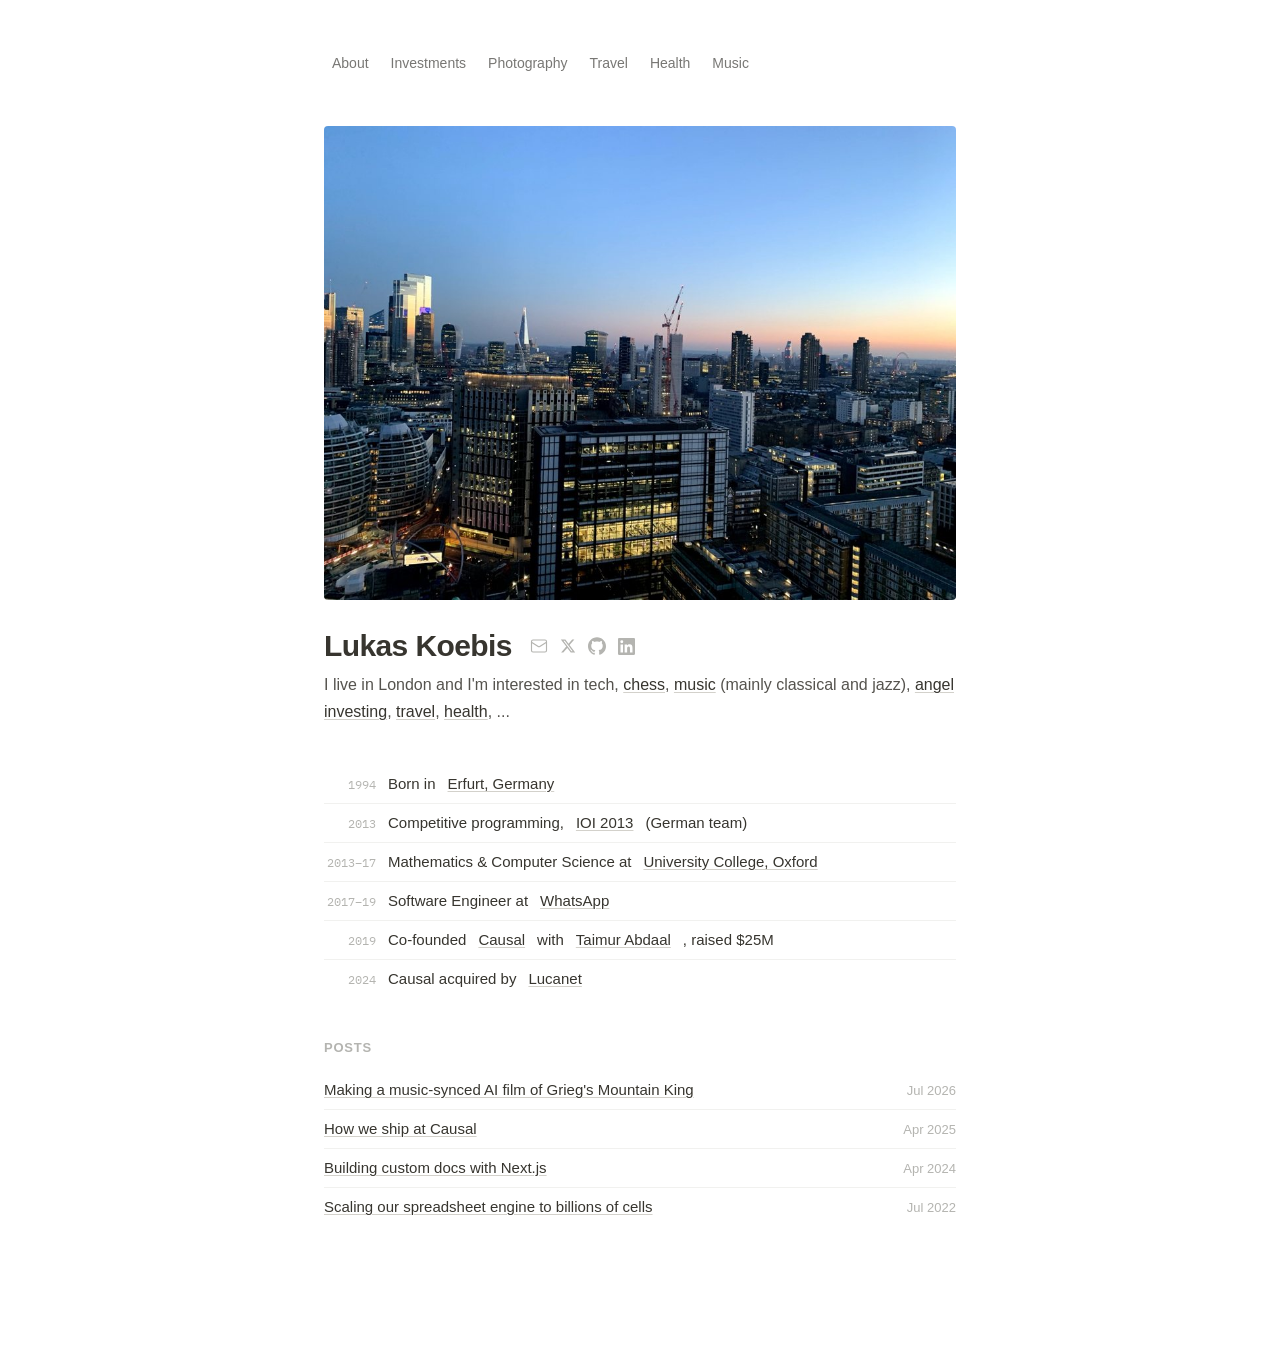
==== index.html @ 3e9925e8 "Add tech to interests" ====
<!DOCTYPE html>
<html lang="en">
<head>
  <meta charset="UTF-8" />
  <meta name="viewport" content="width=device-width, initial-scale=1.0" />
  <title>Lukas Koebis</title>
  <link rel="icon" type="image/png" href="/favicon.png" />
  <link rel="stylesheet" href="style.css" />
</head>
<body>
  <script src="nav.js"></script>

  <img src="img/london-small.jpg" alt="London skyline at sunset" class="hero-img" />

  <div class="name-row">
    <h1>Lukas Koebis</h1>
    <div class="social-icons">
      <a href="mailto:lukaskoebis@gmail.com" title="Email">
        <svg width="18" height="18" viewBox="0 0 24 24" fill="none" stroke="currentColor" stroke-width="1.5" stroke-linecap="round" stroke-linejoin="round"><rect x="2" y="4" width="20" height="16" rx="2"/><path d="m22 7-8.97 5.7a1.94 1.94 0 0 1-2.06 0L2 7"/></svg>
      </a>
      <a href="https://x.com/lukaskoebis" target="_blank" title="X">
        <svg width="16" height="16" viewBox="0 0 24 24" fill="currentColor"><path d="M18.244 2.25h3.308l-7.227 8.26 8.502 11.24H16.17l-5.214-6.817L4.99 21.75H1.68l7.73-8.835L1.254 2.25H8.08l4.713 6.231zm-1.161 17.52h1.833L7.084 4.126H5.117z"/></svg>
      </a>
      <a href="https://github.com/lukas1994" target="_blank" title="GitHub">
        <svg width="18" height="18" viewBox="0 0 24 24" fill="currentColor"><path d="M12 .297c-6.63 0-12 5.373-12 12 0 5.303 3.438 9.8 8.205 11.385.6.113.82-.258.82-.577 0-.285-.01-1.04-.015-2.04-3.338.724-4.042-1.61-4.042-1.61C4.422 18.07 3.633 17.7 3.633 17.7c-1.087-.744.084-.729.084-.729 1.205.084 1.838 1.236 1.838 1.236 1.07 1.835 2.809 1.305 3.495.998.108-.776.417-1.305.76-1.605-2.665-.3-5.466-1.332-5.466-5.93 0-1.31.465-2.38 1.235-3.22-.135-.303-.54-1.523.105-3.176 0 0 1.005-.322 3.3 1.23.96-.267 1.98-.399 3-.405 1.02.006 2.04.138 3 .405 2.28-1.552 3.285-1.23 3.285-1.23.645 1.653.24 2.873.12 3.176.765.84 1.23 1.91 1.23 3.22 0 4.61-2.805 5.625-5.475 5.92.42.36.81 1.096.81 2.22 0 1.606-.015 2.896-.015 3.286 0 .315.21.69.825.57C20.565 22.092 24 17.592 24 12.297c0-6.627-5.373-12-12-12"/></svg>
      </a>
      <a href="https://www.linkedin.com/in/lukaskoebis/" target="_blank" title="LinkedIn">
        <svg width="17" height="17" viewBox="0 0 24 24" fill="currentColor"><path d="M20.447 20.452h-3.554v-5.569c0-1.328-.027-3.037-1.852-3.037-1.853 0-2.136 1.445-2.136 2.939v5.667H9.351V9h3.414v1.561h.046c.477-.9 1.637-1.85 3.37-1.85 3.601 0 4.267 2.37 4.267 5.455v6.286zM5.337 7.433a2.062 2.062 0 0 1-2.063-2.065 2.064 2.064 0 1 1 2.063 2.065zm1.782 13.019H3.555V9h3.564v11.452zM22.225 0H1.771C.792 0 0 .774 0 1.729v20.542C0 23.227.792 24 1.771 24h20.451C23.2 24 24 23.227 24 22.271V1.729C24 .774 23.2 0 22.222 0h.003z"/></svg>
      </a>
    </div>
  </div>

  <p class="bio">I live in London and I'm interested in tech, <a href="https://www.chess.com/member/lukas19940000/stats?days=0" target="_blank">chess</a>, <a href="/music.html">music</a> (mainly classical and jazz), <a href="/investments.html">angel investing</a>, <a href="/travel.html">travel</a>, <a href="/health.html">health</a>, ...</p>

  <section>
    <ul class="path-list">
      <li><span>1994</span>Born in <a href="https://maps.app.goo.gl/uEYpxkCeZ7LtAAor6" target="_blank" class="text-link">Erfurt, Germany</a></li>
      <li><span>2013</span>Competitive programming, <a href="https://ioi2013.org" target="_blank" class="text-link">IOI 2013</a> (German team)</li>
      <li><span>2013–17</span>Mathematics &amp; Computer Science at <a href="https://www.univ.ox.ac.uk" target="_blank" class="text-link">University College, Oxford</a></li>
      <li><span>2017–19</span>Software Engineer at <a href="https://www.whatsapp.com/" target="_blank" class="text-link">WhatsApp</a></li>
      <li><span>2019</span>Co-founded <a href="https://causal.app" target="_blank" class="text-link">Causal</a> with <a href="https://taimur.me" target="_blank" class="text-link">Taimur Abdaal</a>, raised $25M</li>
      <li><span>2024</span>Causal acquired by <a href="https://lucanet.com" target="_blank" class="text-link">Lucanet</a></li>
    </ul>
  </section>

  <section>
    <h2>Posts</h2>
    <ul class="inv-list">
      <li><a href="/blog/mountain-king-ai-film.html" class="text-link">Making a music-synced AI film of Grieg's Mountain King</a> <span>Jul 2026</span></li>
      <li><a href="https://x.com/lukaskoebis/status/1911810938732245298" target="_blank" class="text-link">How we ship at Causal</a> <span>Apr 2025</span></li>
      <li><a href="https://x.com/lukaskoebis/status/1781347047011996126" target="_blank" class="text-link">Building custom docs with Next.js</a> <span>Apr 2024</span></li>
      <li><a href="/blog/scaling.html" class="text-link">Scaling our spreadsheet engine to billions of cells</a> <span>Jul 2022</span></li>
    </ul>
  </section>


</body>
</html>
---- style.css ----
@import url('https://fonts.googleapis.com/css2?family=Charter:ital,wght@0,400;0,700;1,400&family=IBM+Plex+Mono:wght@400;500&display=swap');

* { margin: 0; padding: 0; box-sizing: border-box; }
a { color: inherit; }

body {
  font-family: -apple-system, BlinkMacSystemFont, "Segoe UI", "Noto Sans", Helvetica, sans-serif;
  background: #fff;
  color: #37352f;
  max-width: 680px;
  margin: 0 auto;
  padding: 48px 24px 120px;
  line-height: 1.6;
  -webkit-font-smoothing: antialiased;
}

/* Nav */
nav {
  display: flex;
  gap: 6px;
  margin-bottom: 48px;
}

nav a {
  text-decoration: none;
  font-size: 0.875rem;
  color: #787774;
  padding: 4px 8px;
  border-radius: 4px;
  transition: background 0.12s, color 0.12s;
}

nav a:hover {
  background: #f1f1ef;
  color: #37352f;
}

nav a.active {
  color: #37352f;
  font-weight: 500;
}

/* Name row */
.name-row {
  display: flex;
  align-items: center;
  gap: 14px;
}

.social-icons {
  display: flex;
  gap: 4px;
  align-items: center;
}

.social-icons a {
  color: #b4b4b0;
  text-decoration: none;
  padding: 4px;
  border-radius: 4px;
  transition: color 0.15s, background 0.12s;
  display: flex;
  align-items: center;
}

.social-icons a:hover {
  color: #37352f;
  background: #f1f1ef;
}

/* Headings */
h1 {
  font-size: 1.875rem;
  font-weight: 700;
  letter-spacing: -0.02em;
  line-height: 1.2;
  color: #37352f;
}

/* Hero image */
.hero-img {
  width: 100%;
  height: auto;
  display: block;
  margin-bottom: 28px;
  border-radius: 4px;
}

.bio {
  margin-top: 8px;
  font-size: 1rem;
  line-height: 1.65;
  color: #55534e;
}

section { margin-top: 40px; }

h2 {
  font-size: 0.8125rem;
  font-weight: 600;
  text-transform: uppercase;
  letter-spacing: 0.06em;
  color: #b4b4b0;
  margin-bottom: 12px;
}

p {
  color: #55534e;
  font-size: 0.9375rem;
}

p a {
  color: #37352f;
  text-decoration: underline;
  text-decoration-color: #d3d1cb;
  text-underline-offset: 2px;
  text-decoration-thickness: 1px;
  transition: text-decoration-color 0.15s;
}

p a:hover { text-decoration-color: #37352f; }

/* Inline text links */
a.text-link {
  color: #37352f;
  text-decoration: underline;
  text-decoration-color: #d3d1cb;
  text-underline-offset: 2px;
  text-decoration-thickness: 1px;
  transition: text-decoration-color 0.15s;
}

a.text-link:hover { text-decoration-color: #37352f; }

/* Lists */
.inv-list { list-style: none; display: flex; flex-direction: column; gap: 0; }

.inv-list li {
  display: flex;
  flex-wrap: wrap;
  justify-content: space-between;
  align-items: baseline;
  gap: 4px 12px;
  font-size: 0.9375rem;
  color: #37352f;
  padding: 7px 0;
  border-bottom: 1px solid #f1f1ef;
}

.inv-list li:last-child { border-bottom: none; }

.inv-list li span { color: #b4b4b0; font-size: 0.8125rem; flex-shrink: 0; }

/* Path list */
.path-list { list-style: none; display: flex; flex-direction: column; gap: 0; }

.path-list li {
  display: flex;
  gap: 12px;
  font-size: 0.9375rem;
  color: #37352f;
  align-items: baseline;
  padding: 7px 0;
  border-bottom: 1px solid #f1f1ef;
}

.path-list li:last-child { border-bottom: none; }

.path-list li span {
  color: #b4b4b0;
  font-family: 'IBM Plex Mono', monospace;
  font-size: 0.75rem;
  flex-shrink: 0;
  width: 52px;
  white-space: nowrap;
  text-align: right;
}

/* Links row */
.links {
  display: flex;
  flex-wrap: wrap;
  gap: 16px;
  margin-top: 24px;
}

.links a {
  color: #37352f;
  text-decoration: underline;
  text-decoration-color: #d3d1cb;
  text-underline-offset: 2px;
  text-decoration-thickness: 1px;
  font-size: 0.9rem;
  transition: text-decoration-color 0.15s;
}

.links a:hover { text-decoration-color: #37352f; }

/* Photography grid */
.photo-grid {
  display: grid;
  grid-template-columns: 1fr 1fr;
  gap: 4px;
  margin-top: 4px;
}

.photo-grid img {
  width: 100%;
  aspect-ratio: 4/3;
  object-fit: cover;
  display: block;
  background: #f7f7f5;
}

.photo-grid img:first-child {
  grid-column: 1 / -1;
  aspect-ratio: 16/9;
}
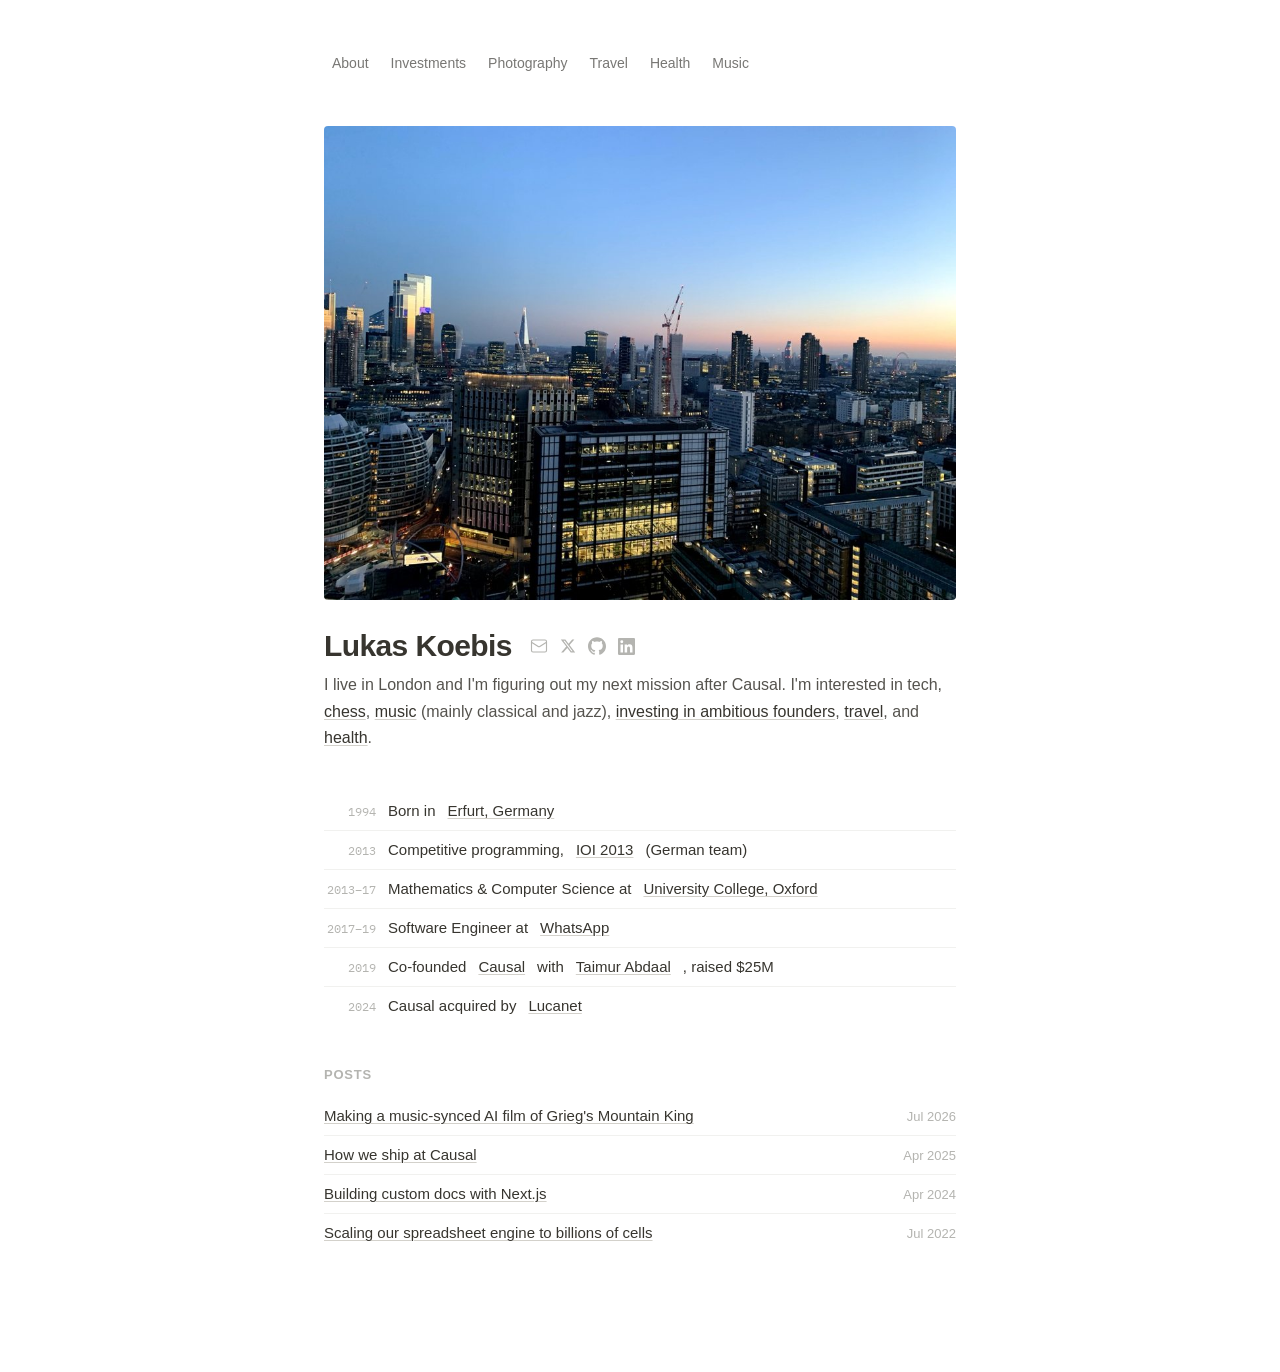
==== commit c79b25cc: "Refresh homepage bio" ====
--- a/index.html
+++ b/index.html
@@ -30,7 +30,7 @@
     </div>
   </div>
 
-  <p class="bio">I live in London and I'm interested in tech, <a href="https://www.chess.com/member/lukas19940000/stats?days=0" target="_blank">chess</a>, <a href="/music.html">music</a> (mainly classical and jazz), <a href="/investments.html">angel investing</a>, <a href="/travel.html">travel</a>, <a href="/health.html">health</a>, ...</p>
+  <p class="bio">I live in London and I'm figuring out my next mission after Causal. I'm interested in tech, <a href="https://www.chess.com/member/lukas19940000/stats?days=0" target="_blank">chess</a>, <a href="/music.html">music</a> (mainly classical and jazz), <a href="/investments.html">investing in ambitious founders</a>, <a href="/travel.html">travel</a>, and <a href="/health.html">health</a>.</p>
 
   <section>
     <ul class="path-list">
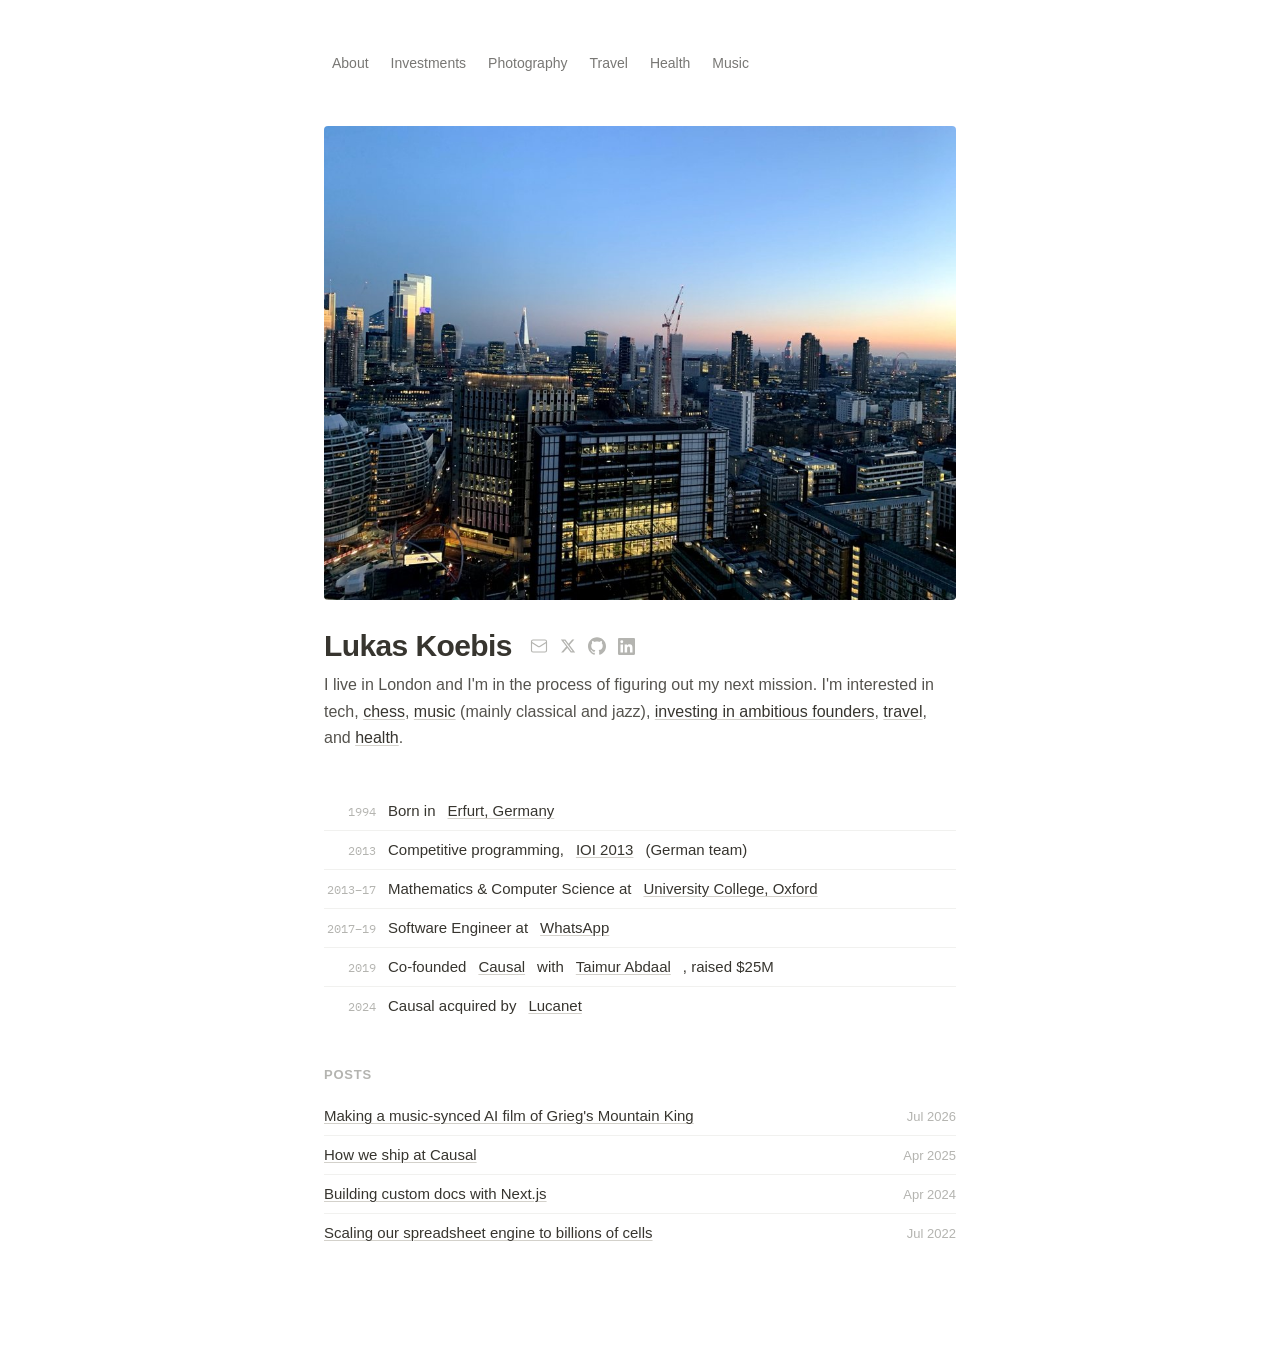
==== commit bfce5542: "Refine homepage bio wording" ====
--- a/index.html
+++ b/index.html
@@ -30,7 +30,7 @@
     </div>
   </div>
 
-  <p class="bio">I live in London and I'm figuring out my next mission after Causal. I'm interested in tech, <a href="https://www.chess.com/member/lukas19940000/stats?days=0" target="_blank">chess</a>, <a href="/music.html">music</a> (mainly classical and jazz), <a href="/investments.html">investing in ambitious founders</a>, <a href="/travel.html">travel</a>, and <a href="/health.html">health</a>.</p>
+  <p class="bio">I live in London and I'm in the process of figuring out my next mission. I'm interested in tech, <a href="https://www.chess.com/member/lukas19940000/stats?days=0" target="_blank">chess</a>, <a href="/music.html">music</a> (mainly classical and jazz), <a href="/investments.html">investing in ambitious founders</a>, <a href="/travel.html">travel</a>, and <a href="/health.html">health</a>.</p>
 
   <section>
     <ul class="path-list">
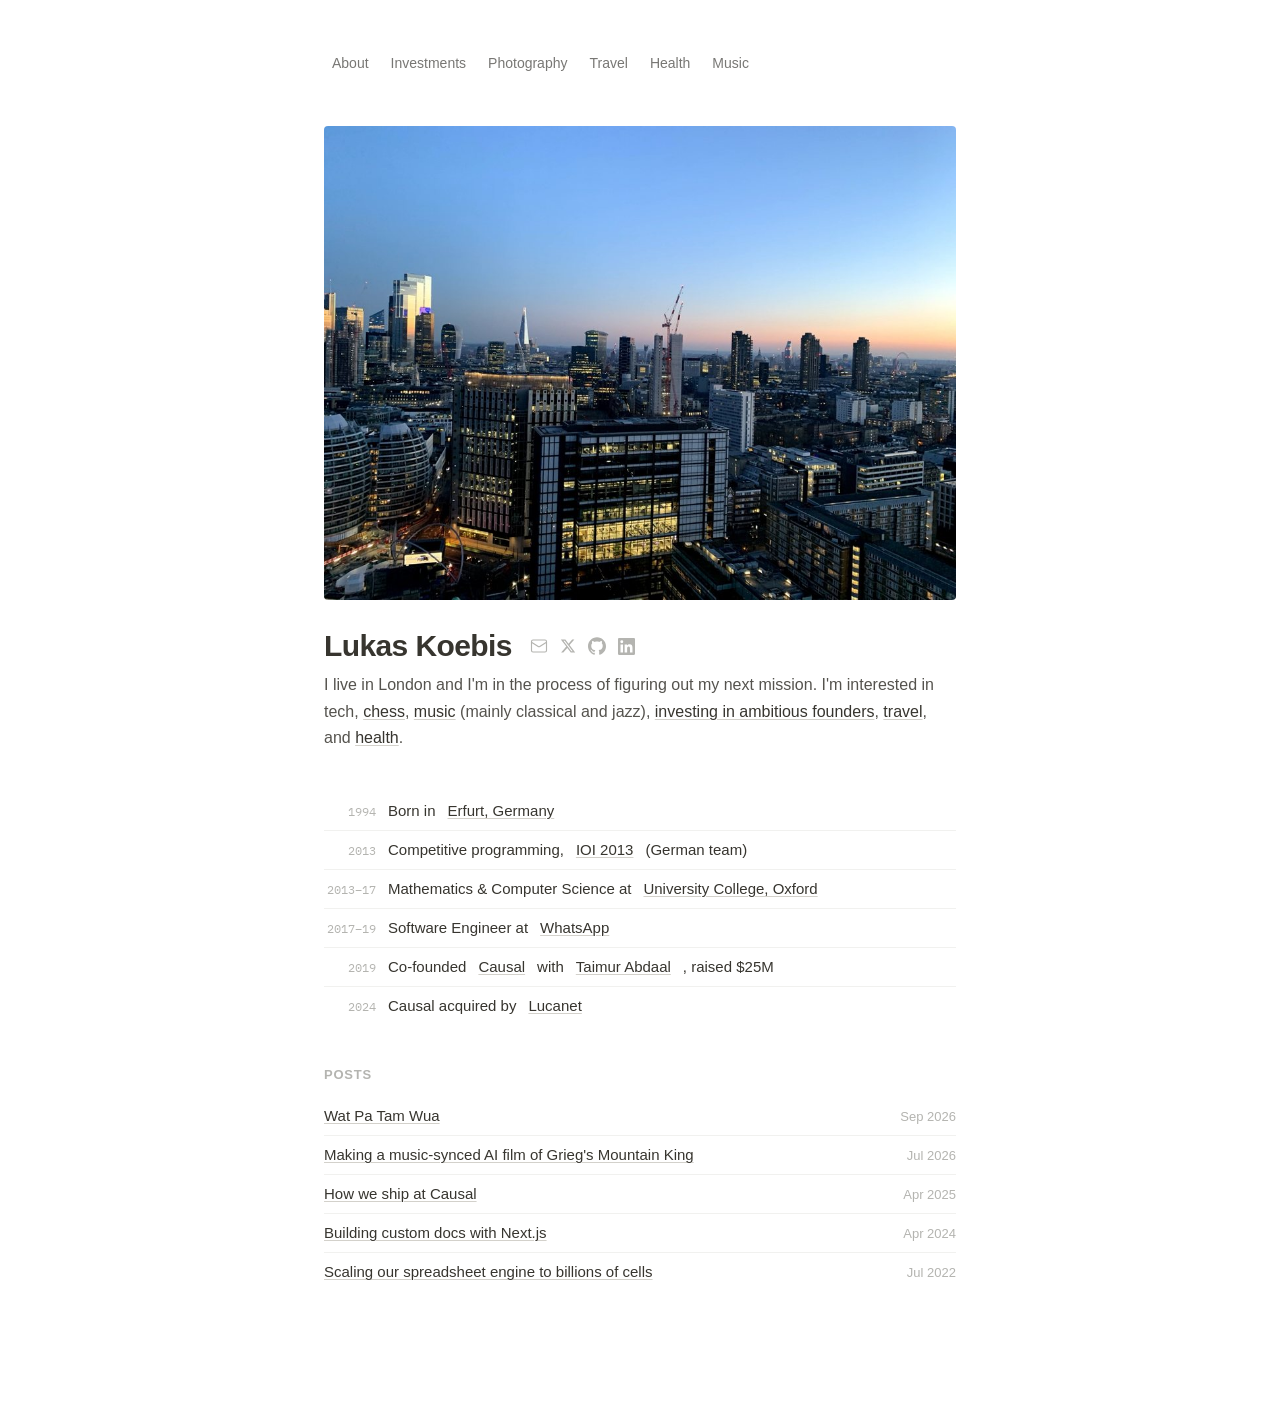
==== commit 0954b656: "Add Wat Pa Tam Wua blog post with interactive edit review Draft the monastery post in the existing b" ====
--- a/index.html
+++ b/index.html
@@ -46,6 +46,7 @@
   <section>
     <h2>Posts</h2>
     <ul class="inv-list">
+      <li><a href="/blog/wat-pa-tam-wua.html" class="text-link">Wat Pa Tam Wua</a> <span>Sep 2026</span></li>
       <li><a href="/blog/mountain-king-ai-film.html" class="text-link">Making a music-synced AI film of Grieg's Mountain King</a> <span>Jul 2026</span></li>
       <li><a href="https://x.com/lukaskoebis/status/1911810938732245298" target="_blank" class="text-link">How we ship at Causal</a> <span>Apr 2025</span></li>
       <li><a href="https://x.com/lukaskoebis/status/1781347047011996126" target="_blank" class="text-link">Building custom docs with Next.js</a> <span>Apr 2024</span></li>
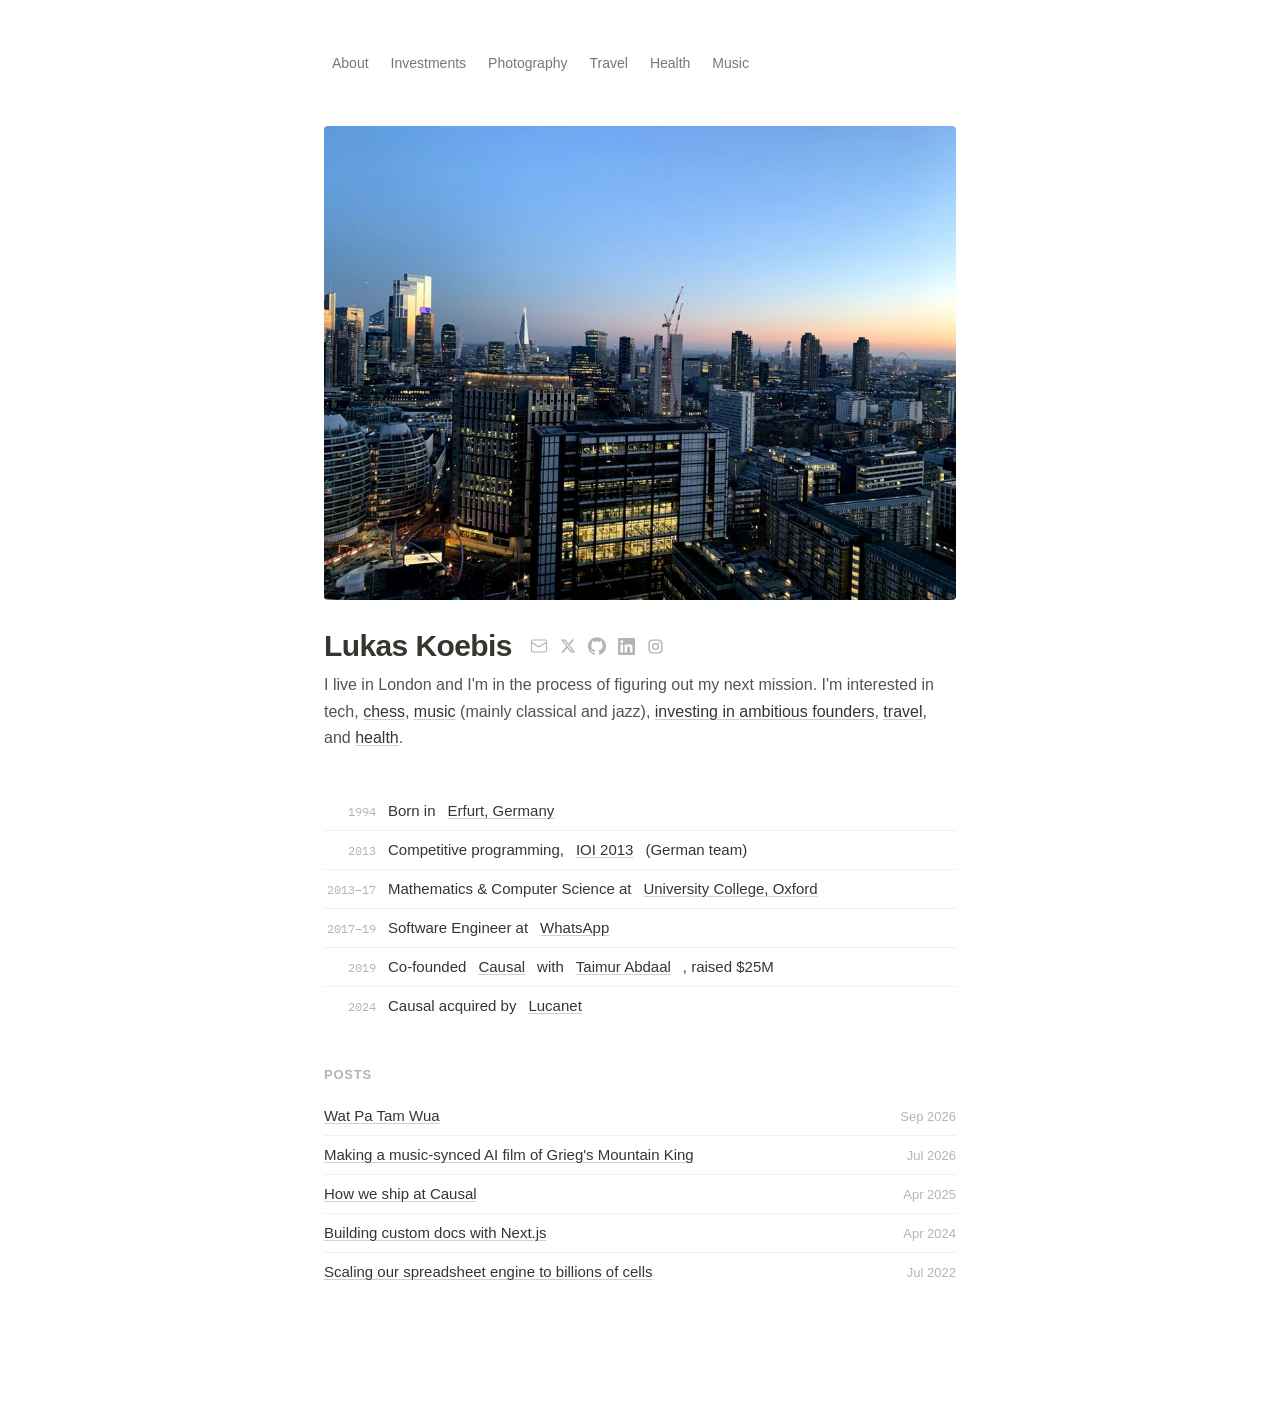
==== commit 4c5bb34f: "Add Instagram profile link" ====
--- a/index.html
+++ b/index.html
@@ -26,6 +26,9 @@
       </a>
       <a href="https://www.linkedin.com/in/lukaskoebis/" target="_blank" title="LinkedIn">
         <svg width="17" height="17" viewBox="0 0 24 24" fill="currentColor"><path d="M20.447 20.452h-3.554v-5.569c0-1.328-.027-3.037-1.852-3.037-1.853 0-2.136 1.445-2.136 2.939v5.667H9.351V9h3.414v1.561h.046c.477-.9 1.637-1.85 3.37-1.85 3.601 0 4.267 2.37 4.267 5.455v6.286zM5.337 7.433a2.062 2.062 0 0 1-2.063-2.065 2.064 2.064 0 1 1 2.063 2.065zm1.782 13.019H3.555V9h3.564v11.452zM22.225 0H1.771C.792 0 0 .774 0 1.729v20.542C0 23.227.792 24 1.771 24h20.451C23.2 24 24 23.227 24 22.271V1.729C24 .774 23.2 0 22.222 0h.003z"/></svg>
+      </a>
+      <a href="https://www.instagram.com/lukaskoebis/" target="_blank" title="Instagram">
+        <svg width="17" height="17" viewBox="0 0 24 24" fill="currentColor"><path d="M7.75 2h8.5A5.756 5.756 0 0 1 22 7.75v8.5A5.756 5.756 0 0 1 16.25 22h-8.5A5.756 5.756 0 0 1 2 16.25v-8.5A5.756 5.756 0 0 1 7.75 2Zm0 2A3.754 3.754 0 0 0 4 7.75v8.5A3.754 3.754 0 0 0 7.75 20h8.5A3.754 3.754 0 0 0 20 16.25v-8.5A3.754 3.754 0 0 0 16.25 4h-8.5ZM12 7a5 5 0 1 1 0 10 5 5 0 0 1 0-10Zm0 2a3 3 0 1 0 0 6 3 3 0 0 0 0-6Zm5.25-3.5a1.25 1.25 0 1 1 0 2.5 1.25 1.25 0 0 1 0-2.5Z"/></svg>
       </a>
     </div>
   </div>
--- a/style.css
+++ b/style.css
@@ -15,10 +15,36 @@
 }
 
 /* Nav */
+.site-nav {
+  margin-bottom: 48px;
+}
+
+.nav-toggle {
+  display: none;
+  background: none;
+  border: none;
+  padding: 8px 4px;
+  margin: -8px -4px;
+  cursor: pointer;
+  flex-direction: column;
+  justify-content: center;
+  gap: 5px;
+  width: 40px;
+  height: 40px;
+  color: #37352f;
+}
+
+.nav-toggle-bar {
+  display: block;
+  width: 18px;
+  height: 1.5px;
+  background: currentColor;
+  border-radius: 1px;
+}
+
 nav {
   display: flex;
   gap: 6px;
-  margin-bottom: 48px;
 }
 
 nav a {
@@ -38,6 +64,31 @@
 nav a.active {
   color: #37352f;
   font-weight: 500;
+}
+
+@media (max-width: 640px) {
+  .site-nav {
+    margin-bottom: 36px;
+  }
+
+  .nav-toggle {
+    display: flex;
+  }
+
+  nav {
+    display: none;
+    flex-direction: column;
+    gap: 2px;
+    margin-top: 12px;
+  }
+
+  .site-nav.is-open nav {
+    display: flex;
+  }
+
+  nav a {
+    padding: 10px 8px;
+  }
 }
 
 /* Name row */
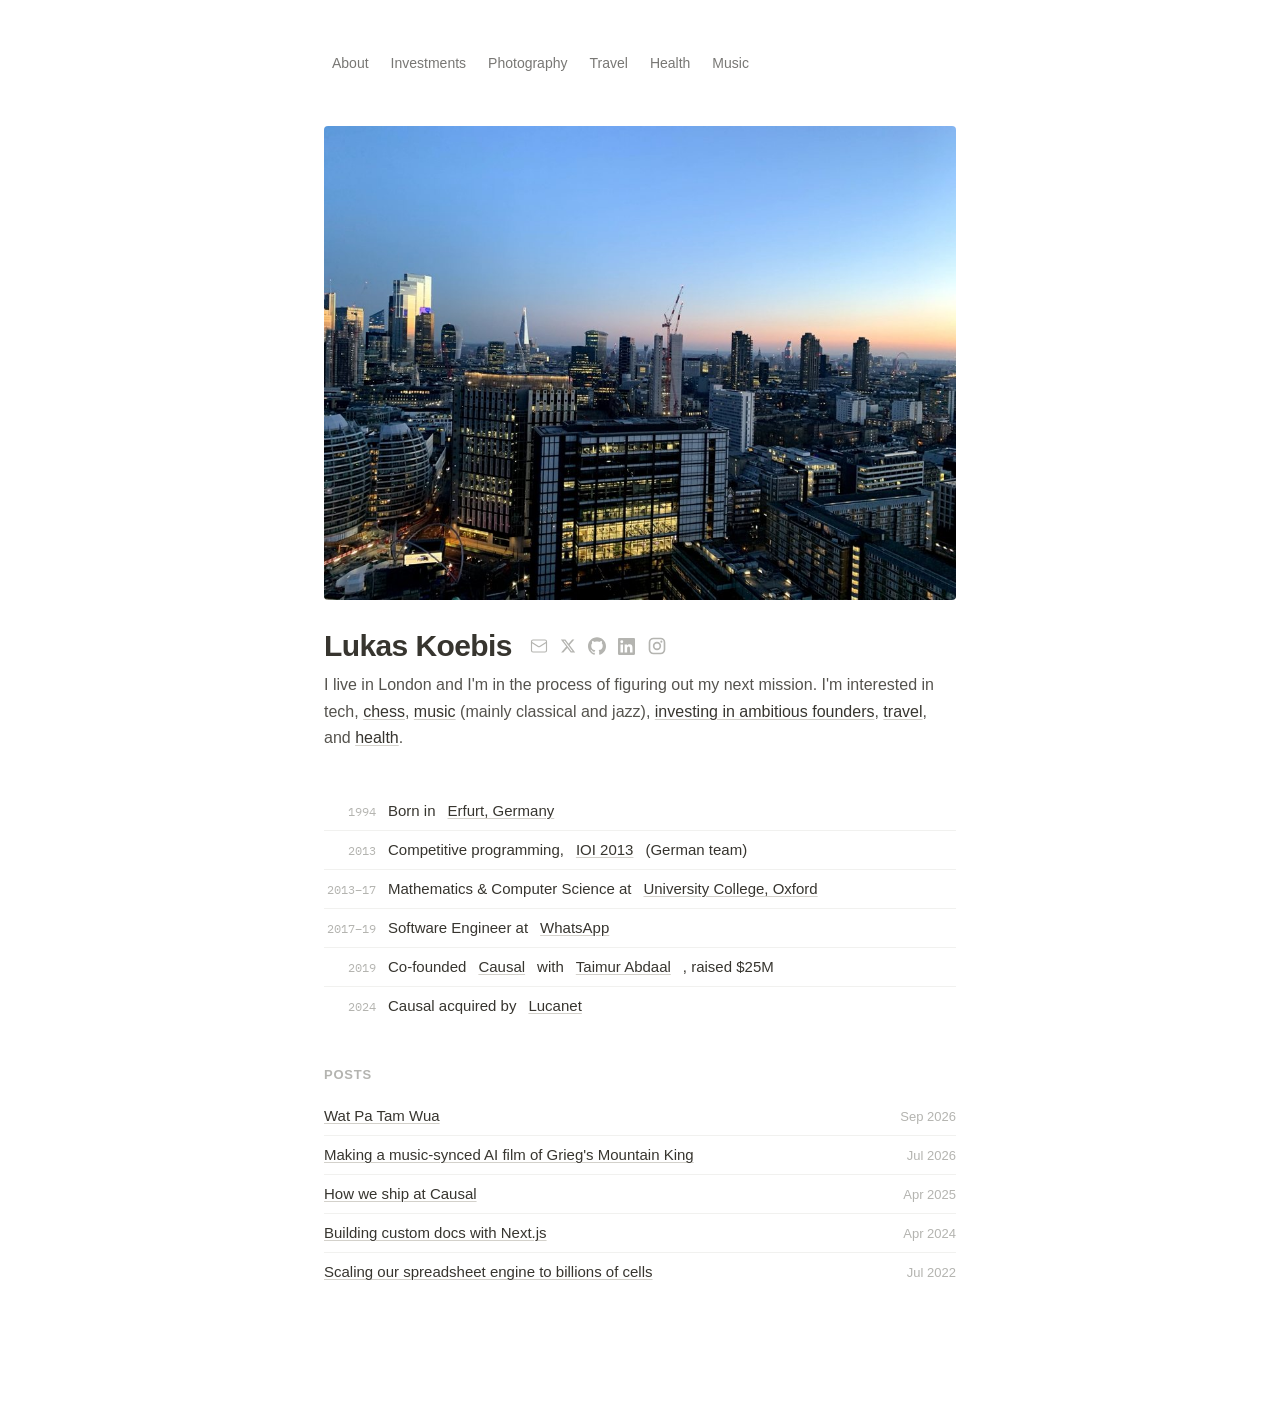
==== commit 04d392fe: "Size Instagram icon to match social links" ====
--- a/index.html
+++ b/index.html
@@ -28,7 +28,7 @@
         <svg width="17" height="17" viewBox="0 0 24 24" fill="currentColor"><path d="M20.447 20.452h-3.554v-5.569c0-1.328-.027-3.037-1.852-3.037-1.853 0-2.136 1.445-2.136 2.939v5.667H9.351V9h3.414v1.561h.046c.477-.9 1.637-1.85 3.37-1.85 3.601 0 4.267 2.37 4.267 5.455v6.286zM5.337 7.433a2.062 2.062 0 0 1-2.063-2.065 2.064 2.064 0 1 1 2.063 2.065zm1.782 13.019H3.555V9h3.564v11.452zM22.225 0H1.771C.792 0 0 .774 0 1.729v20.542C0 23.227.792 24 1.771 24h20.451C23.2 24 24 23.227 24 22.271V1.729C24 .774 23.2 0 22.222 0h.003z"/></svg>
       </a>
       <a href="https://www.instagram.com/lukaskoebis/" target="_blank" title="Instagram">
-        <svg width="17" height="17" viewBox="0 0 24 24" fill="currentColor"><path d="M7.75 2h8.5A5.756 5.756 0 0 1 22 7.75v8.5A5.756 5.756 0 0 1 16.25 22h-8.5A5.756 5.756 0 0 1 2 16.25v-8.5A5.756 5.756 0 0 1 7.75 2Zm0 2A3.754 3.754 0 0 0 4 7.75v8.5A3.754 3.754 0 0 0 7.75 20h8.5A3.754 3.754 0 0 0 20 16.25v-8.5A3.754 3.754 0 0 0 16.25 4h-8.5ZM12 7a5 5 0 1 1 0 10 5 5 0 0 1 0-10Zm0 2a3 3 0 1 0 0 6 3 3 0 0 0 0-6Zm5.25-3.5a1.25 1.25 0 1 1 0 2.5 1.25 1.25 0 0 1 0-2.5Z"/></svg>
+        <svg width="20" height="20" viewBox="0 0 24 24" fill="currentColor"><path d="M7.75 2h8.5A5.756 5.756 0 0 1 22 7.75v8.5A5.756 5.756 0 0 1 16.25 22h-8.5A5.756 5.756 0 0 1 2 16.25v-8.5A5.756 5.756 0 0 1 7.75 2Zm0 2A3.754 3.754 0 0 0 4 7.75v8.5A3.754 3.754 0 0 0 7.75 20h8.5A3.754 3.754 0 0 0 20 16.25v-8.5A3.754 3.754 0 0 0 16.25 4h-8.5ZM12 7a5 5 0 1 1 0 10 5 5 0 0 1 0-10Zm0 2a3 3 0 1 0 0 6 3 3 0 0 0 0-6Zm5.25-3.5a1.25 1.25 0 1 1 0 2.5 1.25 1.25 0 0 1 0-2.5Z"/></svg>
       </a>
     </div>
   </div>
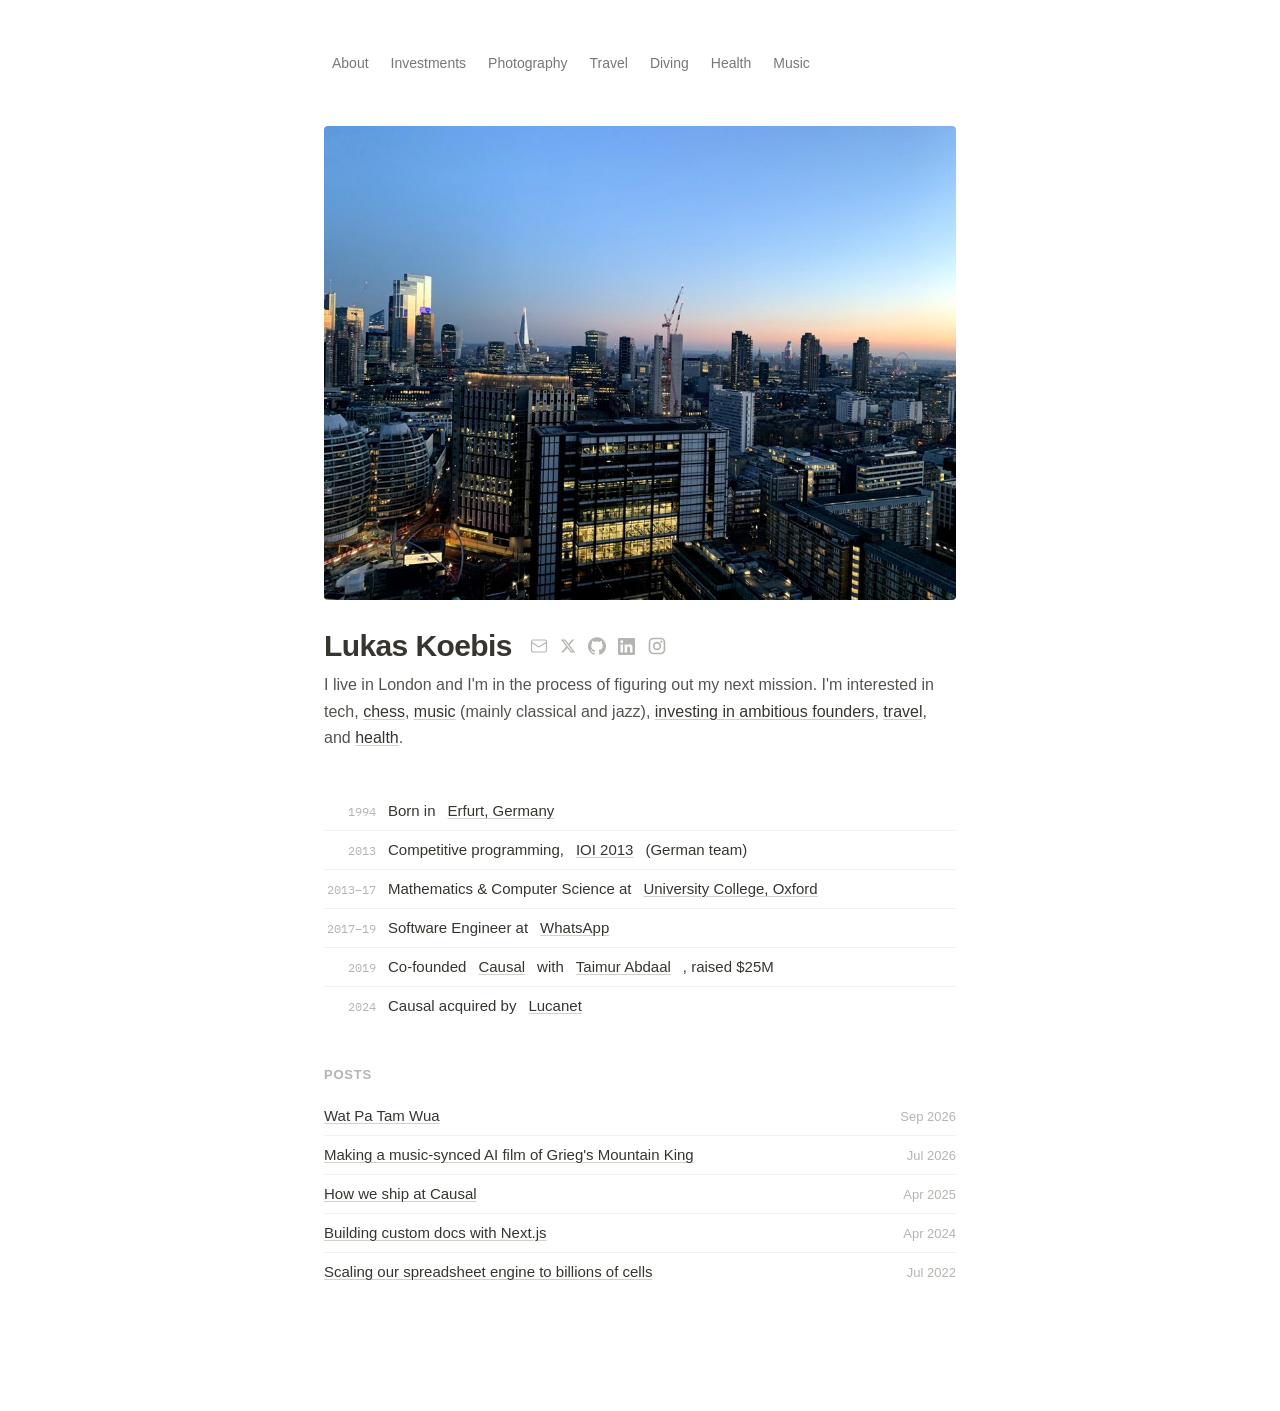
==== commit b24919ff: "Add description and Open Graph/Twitter card tags to every page Co-Authored-By: Claude Opus 5.5 <nore" ====
--- a/index.html
+++ b/index.html
@@ -4,6 +4,15 @@
   <meta charset="UTF-8" />
   <meta name="viewport" content="width=device-width, initial-scale=1.0" />
   <title>Lukas Koebis</title>
+  <meta name="description" content="I live in London and I&#x27;m figuring out my next mission. Tech, chess, music, investing in ambitious founders, travel and health." />
+  <meta property="og:type" content="website" />
+  <meta property="og:site_name" content="Lukas Koebis" />
+  <meta property="og:title" content="Lukas Koebis" />
+  <meta property="og:description" content="I live in London and I&#x27;m figuring out my next mission. Tech, chess, music, investing in ambitious founders, travel and health." />
+  <meta property="og:url" content="https://lukaskoebis.com/" />
+  <meta property="og:image" content="https://lukaskoebis.com/img/london.jpg" />
+  <meta name="twitter:card" content="summary_large_image" />
+  <meta name="twitter:creator" content="@lukaskoebis" />
   <link rel="icon" type="image/png" href="/favicon.png" />
   <link rel="stylesheet" href="style.css" />
 </head>
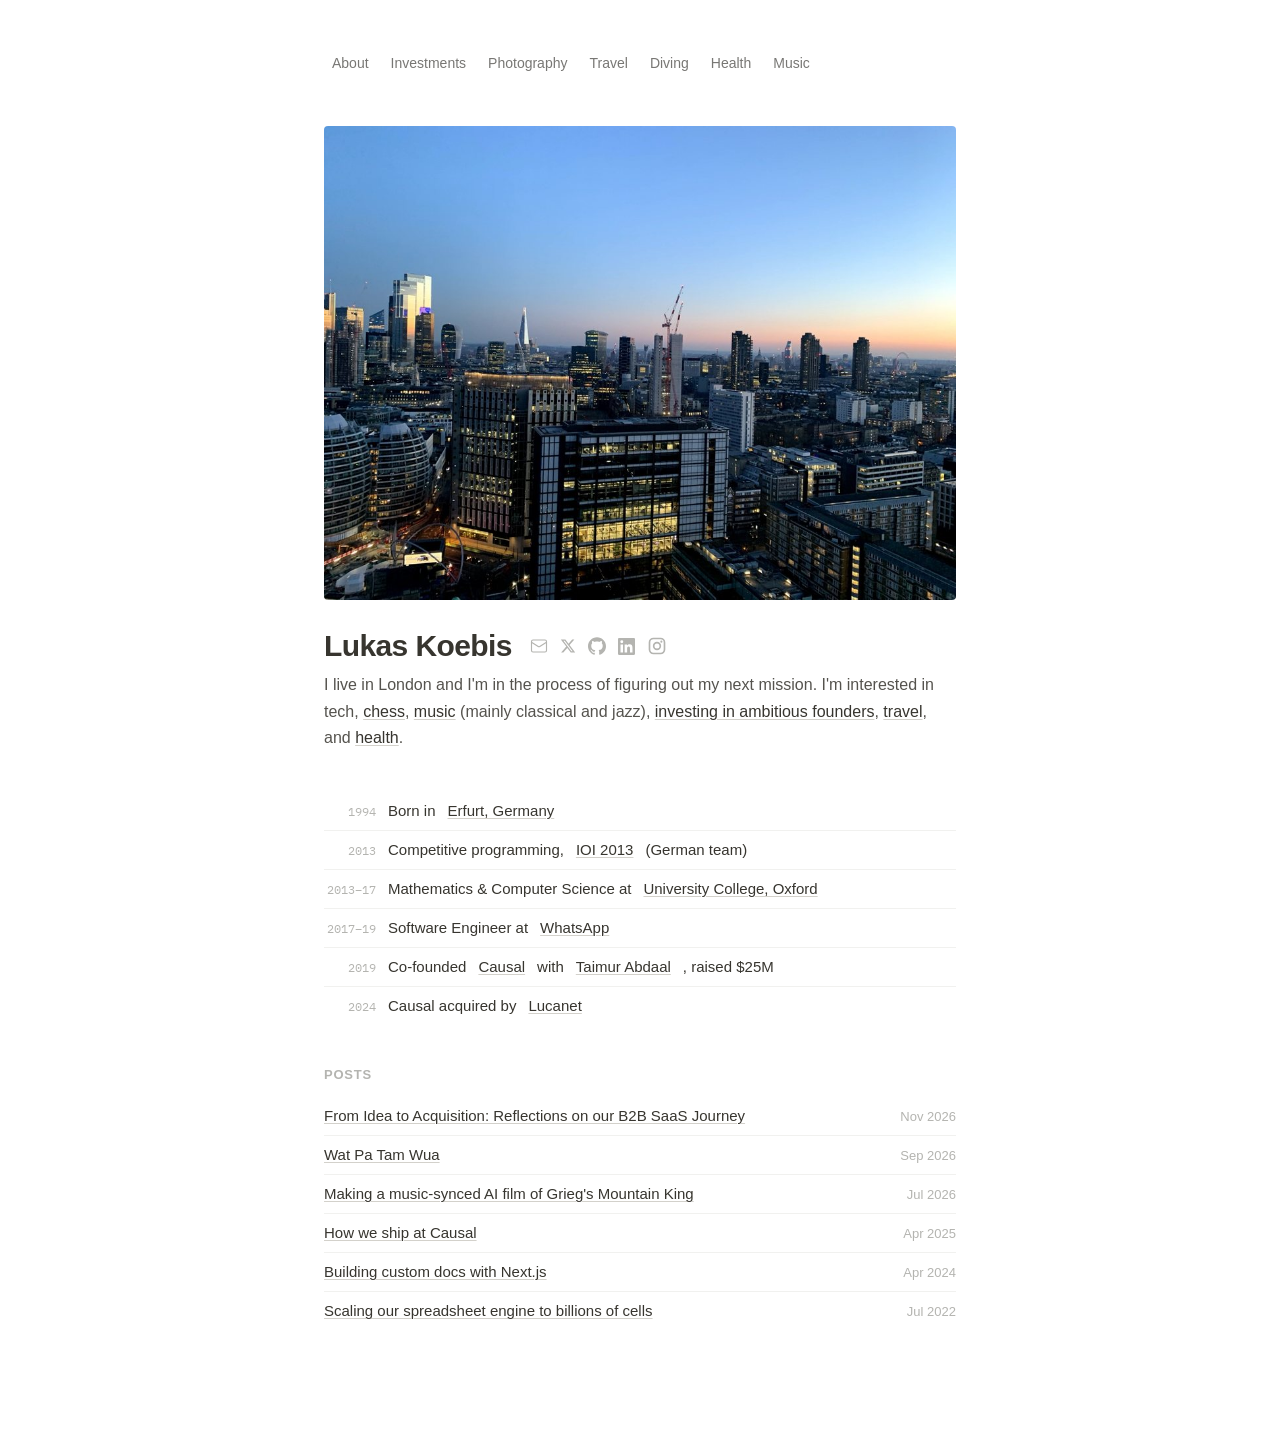
==== commit 666c25ea: "Posts: link Taimur's From Idea to Acquisition Co-Authored-By: Claude Opus 5.5 <noreply@anthropic.com" ====
--- a/index.html
+++ b/index.html
@@ -58,6 +58,7 @@
   <section>
     <h2>Posts</h2>
     <ul class="inv-list">
+      <li><a href="https://taimur.me/blog-posts/from-idea-to-acquisition" target="_blank" class="text-link">From Idea to Acquisition: Reflections on our B2B SaaS Journey</a> <span>Nov 2026</span></li>
       <li><a href="/blog/wat-pa-tam-wua.html" class="text-link">Wat Pa Tam Wua</a> <span>Sep 2026</span></li>
       <li><a href="/blog/mountain-king-ai-film.html" class="text-link">Making a music-synced AI film of Grieg's Mountain King</a> <span>Jul 2026</span></li>
       <li><a href="https://x.com/lukaskoebis/status/1911810938732245298" target="_blank" class="text-link">How we ship at Causal</a> <span>Apr 2025</span></li>
